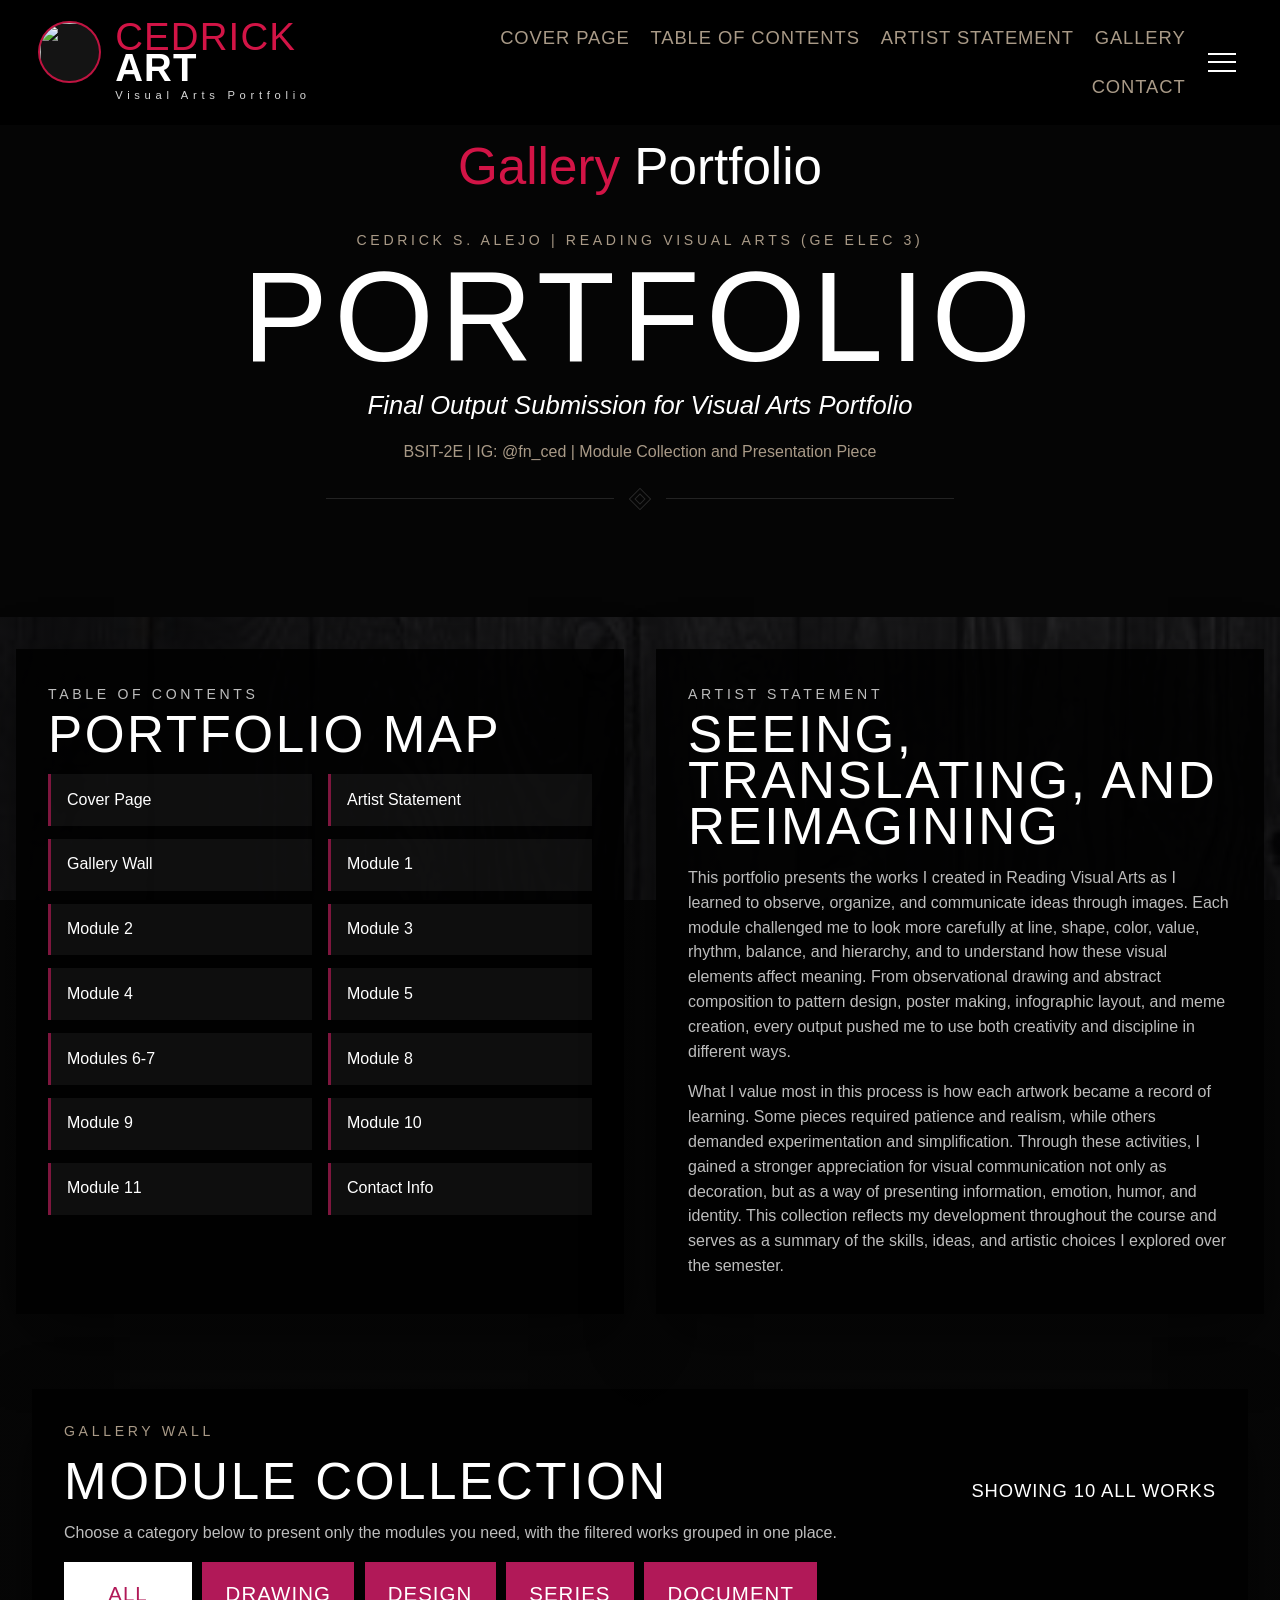
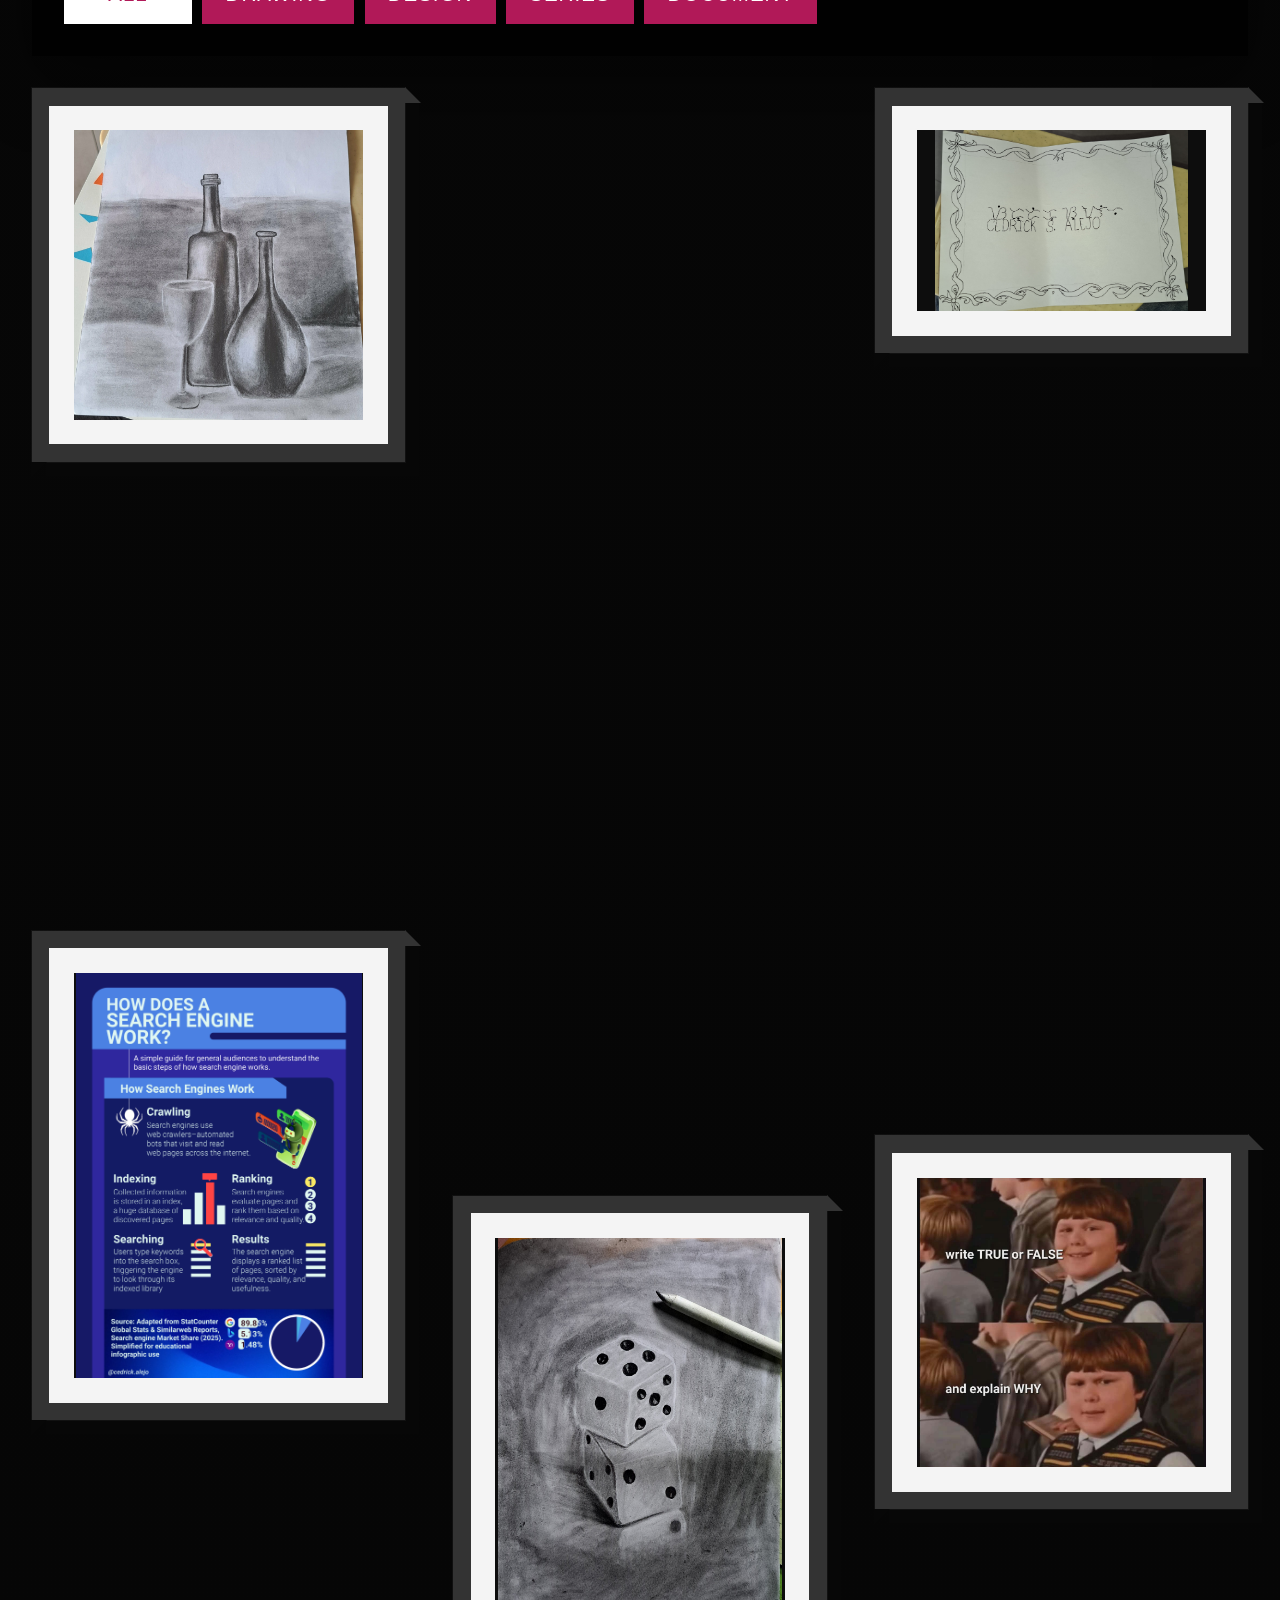
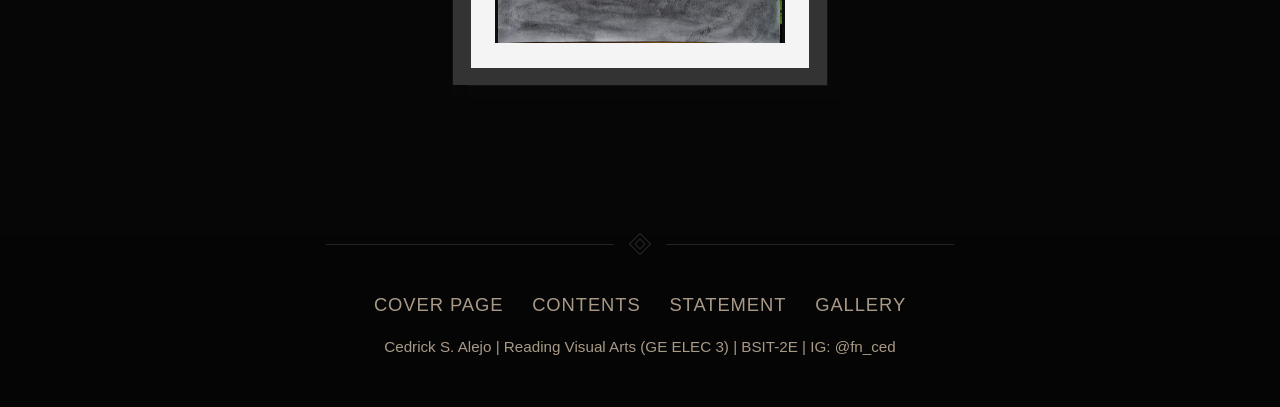
==== index.html @ 2fc604e1 "Add portfolio site files" ====
<!DOCTYPE html>
<html lang="en">
<head>
  <meta charset="UTF-8">
  <meta name="viewport" content="width=device-width, initial-scale=1.0">
  <meta name="description" content="Visual Arts Portfolio by Cedrick S. Alejo for Reading Visual Arts (GE ELEC 3).">
  <meta name="theme-color" content="#050505">
  <title>Cedrick S. Alejo | Visual Arts Portfolio</title>
  <script>
    document.documentElement.classList.add("js");
  </script>
  <link rel="stylesheet" href="styles.css">
</head>
<body>
  <header class="site-header">
    <a class="brand" href="#cover" aria-label="Go to portfolio cover">
      <img class="brand-mark" src="PFP.PNG" alt="">
      <span class="brand-text">
        <strong><span>Cedrick</span> ART</strong>
        <small>Visual Arts Portfolio</small>
      </span>
    </a>

    <div class="header-tools">
      <nav class="top-nav" aria-label="Portfolio navigation">
        <a href="#cover">Cover Page</a>
        <a href="#contents">Table of Contents</a>
        <a href="#statement">Artist Statement</a>
        <a href="#gallery">Gallery</a>
        <a href="#contact">Contact</a>
      </nav>

      <button class="menu-toggle" type="button" aria-expanded="false" aria-controls="siteMenu" aria-label="Open site menu">
        <span></span>
        <span></span>
        <span></span>
      </button>
    </div>
  </header>

  <aside class="menu-drawer" id="siteMenu" hidden>
    <div class="menu-panel">
      <p class="menu-label">Portfolio Menu</p>
      <h2>Quick Access</h2>

      <nav class="menu-links" aria-label="Expanded navigation">
        <a href="#cover">Cover Page</a>
        <a href="#contents">Table of Contents</a>
        <a href="#statement">Artist Statement</a>
        <a href="#gallery">Gallery Wall</a>
        <a href="#contact">Contact Info</a>
        <a href="artwork.html?art=module-1">Module 1</a>
        <a href="artwork.html?art=module-2">Module 2</a>
        <a href="artwork.html?art=module-3">Module 3</a>
        <a href="artwork.html?art=module-4">Module 4</a>
        <a href="artwork.html?art=module-5">Module 5</a>
        <a href="artwork.html?art=module-6-7">Modules 6-7</a>
        <a href="artwork.html?art=module-8">Module 8</a>
        <a href="artwork.html?art=module-9">Module 9</a>
        <a href="artwork.html?art=module-10">Module 10</a>
        <a href="artwork.html?art=module-11">Module 11</a>
      </nav>

      <div class="menu-meta">
        <p><span>Artist</span> Cedrick S. Alejo</p>
        <p><span>Course</span> Reading Visual Arts (GE ELEC 3)</p>
        <p><span>Section</span> BSIT-2E</p>
        <p><span>Contact</span> IG: @fn_ced</p>
      </div>
    </div>
  </aside>

  <main>
    <section class="hero" id="cover">
      <div class="hero-inner">
        <p class="hero-tag"><span>Gallery</span> Portfolio</p>
        <p class="hero-kicker">Cedrick S. Alejo | Reading Visual Arts (GE ELEC 3)</p>
        <h1>PORTFOLIO</h1>
        <p class="hero-subtitle">Final Output Submission for Visual Arts Portfolio</p>
        <p class="hero-meta">BSIT-2E | IG: @fn_ced | Module Collection and Presentation Piece</p>

        <div class="section-divider" aria-hidden="true">
          <span></span>
        </div>
      </div>
    </section>

    <section class="info-section">
      <div class="info-grid">
        <article class="info-panel reveal" id="contents">
          <p class="panel-kicker">Table of Contents</p>
          <h2>Portfolio Map</h2>
          <div class="toc-list">
            <a href="#cover">Cover Page</a>
            <a href="#statement">Artist Statement</a>
            <a href="#gallery">Gallery Wall</a>
            <a href="artwork.html?art=module-1">Module 1</a>
            <a href="artwork.html?art=module-2">Module 2</a>
            <a href="artwork.html?art=module-3">Module 3</a>
            <a href="artwork.html?art=module-4">Module 4</a>
            <a href="artwork.html?art=module-5">Module 5</a>
            <a href="artwork.html?art=module-6-7">Modules 6-7</a>
            <a href="artwork.html?art=module-8">Module 8</a>
            <a href="artwork.html?art=module-9">Module 9</a>
            <a href="artwork.html?art=module-10">Module 10</a>
            <a href="artwork.html?art=module-11">Module 11</a>
            <a href="#contact">Contact Info</a>
          </div>
        </article>

        <article class="info-panel reveal" id="statement">
          <p class="panel-kicker">Artist Statement</p>
          <h2>Seeing, Translating, and Reimagining</h2>
          <p>
            This portfolio presents the works I created in Reading Visual Arts as I learned to observe,
            organize, and communicate ideas through images. Each module challenged me to look more carefully
            at line, shape, color, value, rhythm, balance, and hierarchy, and to understand how these visual
            elements affect meaning. From observational drawing and abstract composition to pattern design,
            poster making, infographic layout, and meme creation, every output pushed me to use both creativity
            and discipline in different ways.
          </p>
          <p>
            What I value most in this process is how each artwork became a record of learning. Some pieces
            required patience and realism, while others demanded experimentation and simplification. Through
            these activities, I gained a stronger appreciation for visual communication not only as decoration,
            but as a way of presenting information, emotion, humor, and identity. This collection reflects my
            development throughout the course and serves as a summary of the skills, ideas, and artistic choices
            I explored over the semester.
          </p>
        </article>
      </div>
    </section>

    <section class="gallery-stage" id="gallery">
      <div class="gallery-heading reveal">
        <p class="panel-kicker">Gallery Wall</p>
        <div class="gallery-heading__top">
          <h2>Module Collection</h2>
          <p class="gallery-status" id="filterStatus" aria-live="polite">Showing all 10 works</p>
        </div>
        <p class="gallery-copy">
          Choose a category below to present only the modules you need, with the filtered works grouped in one place.
        </p>

        <div class="filter-bar" aria-label="Gallery filters">
          <button class="filter-button is-active" type="button" data-filter="all" aria-pressed="true">All</button>
          <button class="filter-button" type="button" data-filter="drawing" aria-pressed="false">Drawing</button>
          <button class="filter-button" type="button" data-filter="design" aria-pressed="false">Design</button>
          <button class="filter-button" type="button" data-filter="series" aria-pressed="false">Series</button>
          <button class="filter-button" type="button" data-filter="document" aria-pressed="false">Document</button>
        </div>
      </div>

      <div class="gallery-masonry">
        <article class="art-card reveal" id="module-2" data-category="drawing">
          <a class="art-frame" href="artwork.html?art=module-2" aria-label="Open Module 2 full artwork page">
            <span class="art-frame__mat">
              <span class="art-window art-window--square">
                <img src="MODULE%202.jpg" alt="Observational drawing of bottles and glassware." loading="lazy">
                <span class="art-overlay">
                  <span class="art-overlay__side">
                    <span class="hover-icon" aria-hidden="true"></span>
                    <span class="art-overlay__count">2</span>
                  </span>
                  <span class="art-overlay__divider" aria-hidden="true"></span>
                  <span class="art-overlay__copy">
                    <strong>Observational Drawing</strong>
                    <small>Still life study</small>
                  </span>
                </span>
              </span>
            </span>
          </a>
        </article>

        <article class="art-card reveal" id="module-1" data-category="design">
          <a class="art-frame" href="artwork.html?art=module-1" aria-label="Open Module 1 full artwork page">
            <span class="art-frame__mat">
              <span class="art-window art-window--square">
                <img src="MODULE%201.jpg" alt="Digital visual world collage artwork." loading="lazy">
                <span class="art-overlay">
                  <span class="art-overlay__side">
                    <span class="hover-icon" aria-hidden="true"></span>
                    <span class="art-overlay__count">1</span>
                  </span>
                  <span class="art-overlay__divider" aria-hidden="true"></span>
                  <span class="art-overlay__copy">
                    <strong>Digital Visual World Collage</strong>
                    <small>Collage study</small>
                  </span>
                </span>
              </span>
            </span>
          </a>
        </article>

        <article class="art-card reveal" id="module-10" data-category="design">
          <a class="art-frame" href="artwork.html?art=module-10" aria-label="Open Module 10 full artwork page">
            <span class="art-frame__mat">
              <span class="art-window art-window--poster">
                <img src="MODULE%2010.png" alt="Infographic explaining how search engines work." loading="lazy">
                <span class="art-overlay">
                  <span class="art-overlay__side">
                    <span class="hover-icon" aria-hidden="true"></span>
                    <span class="art-overlay__count">10</span>
                  </span>
                  <span class="art-overlay__divider" aria-hidden="true"></span>
                  <span class="art-overlay__copy">
                    <strong>Infographic</strong>
                    <small>IT topic presentation</small>
                  </span>
                </span>
              </span>
            </span>
          </a>
        </article>

        <article class="art-card reveal" id="module-4" data-category="series">
          <a class="art-frame" href="artwork.html?art=module-4" aria-label="Open Module 4 full artwork page">
            <span class="art-frame__mat">
              <span class="art-window art-window--portrait">
                <img src="MODULE%204.jpg" alt="Transformation series artwork." loading="lazy">
                <span class="art-overlay">
                  <span class="art-overlay__side">
                    <span class="hover-icon" aria-hidden="true"></span>
                    <span class="art-overlay__count">4</span>
                  </span>
                  <span class="art-overlay__divider" aria-hidden="true"></span>
                  <span class="art-overlay__copy">
                    <strong>Transformation Series</strong>
                    <small>Three versions of one subject</small>
                  </span>
                </span>
              </span>
            </span>
          </a>
        </article>

        <article class="art-card reveal" id="module-3" data-category="drawing">
          <a class="art-frame" href="artwork.html?art=module-3" aria-label="Open Module 3 full artwork page">
            <span class="art-frame__mat">
              <span class="art-window art-window--tall">
                <img src="MODULE%203.jpg" alt="Abstract composition artwork." loading="lazy">
                <span class="art-overlay">
                  <span class="art-overlay__side">
                    <span class="hover-icon" aria-hidden="true"></span>
                    <span class="art-overlay__count">3</span>
                  </span>
                  <span class="art-overlay__divider" aria-hidden="true"></span>
                  <span class="art-overlay__copy">
                    <strong>Abstract Composition</strong>
                    <small>Movement through shape</small>
                  </span>
                </span>
              </span>
            </span>
          </a>
        </article>

        <article class="art-card reveal" id="module-6-7" data-category="drawing">
          <a class="art-frame" href="artwork.html?art=module-6-7" aria-label="Open Modules 6-7 full artwork page">
            <span class="art-frame__mat">
              <span class="art-window art-window--poster">
                <img src="MODULE%206-7.jpg" alt="Drawing or painting artwork of stacked dice." loading="lazy">
                <span class="art-overlay">
                  <span class="art-overlay__side">
                    <span class="hover-icon" aria-hidden="true"></span>
                    <span class="art-overlay__count">6-7</span>
                  </span>
                  <span class="art-overlay__divider" aria-hidden="true"></span>
                  <span class="art-overlay__copy">
                    <strong>Drawing or Painting Artwork</strong>
                    <small>Value and form study</small>
                  </span>
                </span>
              </span>
            </span>
          </a>
        </article>

        <article class="art-card reveal" id="module-5" data-category="design">
          <a class="art-frame" href="artwork.html?art=module-5" aria-label="Open Module 5 full artwork page">
            <span class="art-frame__mat">
              <span class="art-window art-window--wide">
                <img src="MODULE%205.jpg" alt="Filipino-inspired pattern design artwork." loading="lazy">
                <span class="art-overlay">
                  <span class="art-overlay__side">
                    <span class="hover-icon" aria-hidden="true"></span>
                    <span class="art-overlay__count">5</span>
                  </span>
                  <span class="art-overlay__divider" aria-hidden="true"></span>
                  <span class="art-overlay__copy">
                    <strong>Filipino-Inspired Pattern Design</strong>
                    <small>Rhythm and repetition</small>
                  </span>
                </span>
              </span>
            </span>
          </a>
        </article>

        <article class="art-card reveal" id="module-8" data-category="design">
          <a class="art-frame" href="artwork.html?art=module-8" aria-label="Open Module 8 full artwork page">
            <span class="art-frame__mat">
              <span class="art-window art-window--square">
                <img src="MODULE%208.png" alt="Digital poster artwork." loading="lazy">
                <span class="art-overlay">
                  <span class="art-overlay__side">
                    <span class="hover-icon" aria-hidden="true"></span>
                    <span class="art-overlay__count">8</span>
                  </span>
                  <span class="art-overlay__divider" aria-hidden="true"></span>
                  <span class="art-overlay__copy">
                    <strong>Digital Poster</strong>
                    <small>Advocacy poster</small>
                  </span>
                </span>
              </span>
            </span>
          </a>
        </article>

        <article class="art-card reveal" id="module-9" data-category="document">
          <a class="art-frame" href="artwork.html?art=module-9" aria-label="Open Module 9 full artwork page">
            <span class="art-frame__mat">
              <span class="art-window art-window--document">
                <span class="document-preview">
                  <span class="document-preview__tag">PDF</span>
                  <strong>Photo Narrative Series</strong>
                  <small>Open the full document view</small>
                </span>
                <span class="art-overlay">
                  <span class="art-overlay__side">
                    <span class="hover-icon" aria-hidden="true"></span>
                    <span class="art-overlay__count">9</span>
                  </span>
                  <span class="art-overlay__divider" aria-hidden="true"></span>
                  <span class="art-overlay__copy">
                    <strong>Photo Narrative Series</strong>
                    <small>PDF sequence</small>
                  </span>
                </span>
              </span>
            </span>
          </a>
        </article>

        <article class="art-card reveal" id="module-11" data-category="design">
          <a class="art-frame" href="artwork.html?art=module-11" aria-label="Open Module 11 full artwork page">
            <span class="art-frame__mat">
              <span class="art-window art-window--square">
                <img src="MODULE%2011.jpg" alt="Meme series creation artwork." loading="lazy">
                <span class="art-overlay">
                  <span class="art-overlay__side">
                    <span class="hover-icon" aria-hidden="true"></span>
                    <span class="art-overlay__count">11</span>
                  </span>
                  <span class="art-overlay__divider" aria-hidden="true"></span>
                  <span class="art-overlay__copy">
                    <strong>Meme Series Creation</strong>
                    <small>Humor and communication</small>
                  </span>
                </span>
              </span>
            </span>
          </a>
        </article>
      </div>
    </section>

  </main>

  <footer class="site-footer" id="contact">
    <div class="section-divider" aria-hidden="true">
      <span></span>
    </div>

    <nav class="footer-nav" aria-label="Footer links">
      <a href="#cover">Cover Page</a>
      <a href="#contents">Contents</a>
      <a href="#statement">Statement</a>
      <a href="#gallery">Gallery</a>
    </nav>

    <p class="footer-copy">
      Cedrick S. Alejo | Reading Visual Arts (GE ELEC 3) | BSIT-2E | IG: @fn_ced
    </p>
  </footer>

  <script src="script.js"></script>
</body>
</html>
---- styles.css ----
:root {
  --bg: #050505;
  --bg-soft: #0f0f0f;
  --panel: rgba(0, 0, 0, 0.88);
  --text: #ffffff;
  --muted: #a99a87;
  --muted-soft: rgba(255, 255, 255, 0.74);
  --accent: #b11958;
  --accent-dark: #8f1246;
  --frame: #333333;
  --frame-shadow: #070707;
  --mat: #f4f4f4;
  --window: #0d0d0d;
  --line: rgba(255, 255, 255, 0.1);
  --font-display: "Agency FB", "Arial Narrow", "Franklin Gothic Medium", sans-serif;
  --font-body: "Trebuchet MS", "Segoe UI", Tahoma, sans-serif;
  --shadow-heavy: 0 26px 64px rgba(0, 0, 0, 0.45);
}

*,
*::before,
*::after {
  box-sizing: border-box;
}

html {
  scroll-behavior: smooth;
}

body {
  margin: 0;
  min-height: 100vh;
  color: var(--text);
  font-family: var(--font-body);
  line-height: 1.55;
  overflow-x: hidden;
  background:
    linear-gradient(rgba(5, 5, 5, 0.7), rgba(5, 5, 5, 0.84)),
    url("bg.jpg") center top / cover fixed,
    #0b0b0b;
}

body.menu-open {
  overflow: hidden;
}

body.artwork-page {
  background:
    linear-gradient(rgba(5, 5, 5, 0.84), rgba(5, 5, 5, 0.92)),
    url("bg.jpg") center / cover fixed,
    #050505;
}

img {
  display: block;
  max-width: 100%;
}

a {
  color: inherit;
  text-decoration: none;
}

button {
  font: inherit;
}

[hidden] {
  display: none !important;
}

section[id],
article[id],
footer[id] {
  scroll-margin-top: 6rem;
}

.site-header {
  position: fixed;
  top: 0;
  left: 0;
  z-index: 1200;
  display: flex;
  align-items: center;
  justify-content: space-between;
  gap: 1rem;
  width: 100%;
  padding: 1.3rem 2.75rem 1.3rem 2.4rem;
  background: rgba(0, 0, 0, 0.9);
  backdrop-filter: blur(8px);
}

.brand {
  display: inline-flex;
  align-items: flex-start;
  gap: 0.9rem;
}

.brand-mark {
  width: 3.9rem;
  height: 3.9rem;
  flex: none;
  border-radius: 50%;
  object-fit: cover;
  object-position: center 18%;
  border: 2px solid rgba(210, 20, 70, 0.9);
  background: #141414;
}

.brand-text {
  display: grid;
  align-content: start;
  padding-top: 0.1rem;
}

.brand-text strong,
.top-nav a,
.menu-panel h2,
.hero h1,
.filter-button,
.info-panel h2,
.art-overlay__copy strong,
.art-overlay__count,
.footer-nav a,
.artwork-panel h1,
.artwork-step,
.artwork-actions a,
.viewer-link {
  font-family: var(--font-display);
  text-transform: uppercase;
}

.brand-text strong {
  display: block;
  font-size: clamp(2.4rem, 3vw, 3.8rem);
  line-height: 0.8;
  letter-spacing: 0.03em;
}

.brand-text strong span {
  color: #d21446;
  font-weight: 400;
}

.brand-text small {
  display: block;
  margin-top: 0.18rem;
  color: #d7d7d7;
  font-size: 0.7rem;
  letter-spacing: 0.42em;
}

.header-tools {
  display: flex;
  align-items: center;
  gap: 1.4rem;
}

.top-nav {
  display: flex;
  flex-wrap: wrap;
  justify-content: flex-end;
  gap: 1.3rem;
}

.top-nav a,
.footer-nav a {
  color: var(--muted);
  font-size: 1.15rem;
  letter-spacing: 0.05em;
  transition: color 0.25s ease;
}

.top-nav a:hover,
.top-nav a:focus-visible,
.footer-nav a:hover,
.footer-nav a:focus-visible {
  color: #ffffff;
}

.menu-toggle {
  display: inline-grid;
  gap: 0.42rem;
  padding: 0.2rem 0;
  border: 0;
  background: transparent;
  color: #ffffff;
  cursor: pointer;
}

.menu-toggle span {
  width: 1.75rem;
  height: 2px;
  background: #ffffff;
  transition: transform 0.25s ease, opacity 0.25s ease;
}

.menu-toggle[aria-expanded="true"] span:nth-child(1) {
  transform: translateY(7px) rotate(45deg);
}

.menu-toggle[aria-expanded="true"] span:nth-child(2) {
  opacity: 0;
}

.menu-toggle[aria-expanded="true"] span:nth-child(3) {
  transform: translateY(-7px) rotate(-45deg);
}

.menu-drawer {
  position: fixed;
  inset: 0;
  z-index: 1180;
  display: flex;
  justify-content: flex-end;
  background: rgba(0, 0, 0, 0.62);
  opacity: 0;
  transition: opacity 0.24s ease;
}

.menu-drawer.is-open {
  opacity: 1;
}

.menu-panel {
  width: min(28rem, 100%);
  height: 100%;
  overflow-y: auto;
  padding: 6rem 1.5rem 1.6rem;
  background:
    linear-gradient(rgba(5, 5, 5, 0.95), rgba(5, 5, 5, 0.98)),
    url("bg.jpg") center / cover;
  box-shadow: var(--shadow-heavy);
  transform: translateX(100%);
  transition: transform 0.28s ease;
}

.menu-drawer.is-open .menu-panel {
  transform: translateX(0);
}

.menu-label,
.panel-kicker,
.hero-kicker,
.artwork-label {
  margin: 0;
  color: var(--muted);
  font-size: 0.88rem;
  letter-spacing: 0.26em;
  text-transform: uppercase;
}

.menu-panel h2 {
  margin: 0.35rem 0 1.2rem;
  font-size: 3rem;
  letter-spacing: 0.04em;
}

.menu-links {
  display: grid;
  gap: 0.65rem;
}

.menu-links a,
.toc-list a,
.artwork-meta p {
  display: block;
  padding: 0.85rem 1rem;
  border-left: 3px solid rgba(214, 29, 100, 0.56);
  background: rgba(255, 255, 255, 0.05);
}

.menu-links a,
.toc-list a,
.artwork-actions a,
.artwork-step,
.filter-button {
  transition: background-color 0.24s ease, transform 0.24s ease, color 0.24s ease;
}

.menu-links a:hover,
.menu-links a:focus-visible,
.toc-list a:hover,
.toc-list a:focus-visible,
.artwork-actions a:hover,
.artwork-actions a:focus-visible,
.artwork-step:hover,
.artwork-step:focus-visible,
.filter-button:hover,
.filter-button:focus-visible {
  background: rgba(177, 25, 88, 0.24);
  transform: translateY(-2px);
}

.menu-meta {
  display: grid;
  gap: 0.8rem;
  margin-top: 1.4rem;
}

.menu-meta p,
.info-panel p,
.footer-copy,
.artwork-copy {
  margin: 0;
}

.menu-meta span,
.artwork-meta span {
  display: block;
  margin-bottom: 0.18rem;
  color: var(--muted);
  font-size: 0.74rem;
  letter-spacing: 0.16em;
  text-transform: uppercase;
}

.hero {
  padding: 9rem 1rem 4.5rem;
  background: #050505;
}

.hero-inner {
  width: min(1120px, 100%);
  margin: 0 auto;
  text-align: center;
}

.hero-tag {
  margin: 0 0 2.5rem;
  color: #ffffff;
  font-family: var(--font-display);
  font-size: clamp(2rem, 4vw, 3.7rem);
  line-height: 0.9;
}

.hero-tag span {
  color: #d21446;
}

.hero h1 {
  margin: 0.8rem 0 0;
  font-size: clamp(5rem, 10vw, 8rem);
  line-height: 0.82;
  font-weight: 400;
  letter-spacing: 0.05em;
}

.hero-subtitle {
  margin: 1rem auto 0;
  color: #ffffff;
  font-size: clamp(1.2rem, 2vw, 2rem);
  font-style: italic;
}

.hero-meta {
  margin: 0.9rem 0 0;
  color: var(--muted);
  font-size: 1rem;
}

.section-divider {
  display: flex;
  align-items: center;
  justify-content: center;
  margin: 1.65rem auto 2.4rem;
}

.section-divider::before,
.section-divider::after {
  content: "";
  width: min(18rem, 28vw);
  height: 1px;
  background: rgba(255, 255, 255, 0.12);
}

.section-divider span {
  position: relative;
  width: 1rem;
  height: 1rem;
  margin: 0 1.1rem;
  border: 1px solid rgba(255, 255, 255, 0.14);
  transform: rotate(45deg);
}

.section-divider span::before {
  content: "";
  position: absolute;
  inset: 0.16rem;
  border: 1px solid rgba(255, 255, 255, 0.14);
}

.filter-bar {
  display: flex;
  flex-wrap: wrap;
  justify-content: flex-start;
  gap: 0.65rem;
}

.filter-button {
  min-width: 8rem;
  padding: 1rem 1.45rem 0.92rem;
  border: 0;
  background: var(--accent);
  color: #ffffff;
  font-size: 1.28rem;
  letter-spacing: 0.05em;
  cursor: pointer;
}

.filter-button.is-active {
  background: #ffffff;
  color: var(--accent);
}

.info-section {
  padding: 2rem 1rem 2.8rem;
}

.info-grid {
  display: grid;
  grid-template-columns: repeat(2, minmax(0, 1fr));
  gap: 2rem;
  width: min(1540px, 100%);
  margin: 0 auto;
}

.info-panel,
.artwork-panel {
  background: rgba(0, 0, 0, 0.88);
  box-shadow: var(--shadow-heavy);
}

.info-panel {
  padding: 2.2rem 2rem;
}

.info-panel h2 {
  margin: 0.35rem 0 1rem;
  font-size: clamp(2.7rem, 4vw, 4rem);
  font-weight: 400;
  line-height: 0.9;
  letter-spacing: 0.05em;
}

.info-panel p {
  color: var(--muted-soft);
}

.info-panel p + p {
  margin-top: 1rem;
}

.toc-list {
  display: grid;
  grid-template-columns: repeat(2, minmax(0, 1fr));
  gap: 0.8rem 1rem;
}

.gallery-stage {
  width: min(1540px, calc(100% - 4rem));
  margin: 0 auto;
  padding: 1.9rem 0 4.8rem;
}

.gallery-heading {
  display: grid;
  gap: 1rem;
  margin-bottom: 2rem;
  padding: 2rem;
  background: rgba(0, 0, 0, 0.88);
  box-shadow: var(--shadow-heavy);
}

.gallery-heading__top {
  display: flex;
  align-items: flex-end;
  justify-content: space-between;
  gap: 1rem;
  flex-wrap: wrap;
}

.gallery-heading h2 {
  margin: 0;
  font-family: var(--font-display);
  font-size: clamp(2.7rem, 4vw, 4.2rem);
  font-weight: 400;
  line-height: 0.9;
  letter-spacing: 0.05em;
  text-transform: uppercase;
}

.gallery-status,
.gallery-copy {
  margin: 0;
}

.gallery-status {
  color: #ffffff;
  font-family: var(--font-display);
  font-size: 1.15rem;
  letter-spacing: 0.05em;
  text-transform: uppercase;
}

.gallery-copy {
  color: var(--muted-soft);
}

.gallery-masonry {
  column-count: 4;
  column-gap: 3rem;
}

.art-card {
  display: inline-block;
  width: 100%;
  margin: 0 0 3rem;
  break-inside: avoid;
}

.art-frame {
  position: relative;
  display: block;
  padding: 1.08rem;
  background: var(--frame);
  box-shadow: 0 0 0 1px rgba(255, 255, 255, 0.04), 14px 14px 0 var(--frame-shadow);
  cursor: pointer;
  transition: transform 0.28s ease, box-shadow 0.28s ease;
}

.art-frame::before,
.artwork-stage__frame::before {
  content: "";
  position: absolute;
  top: -1px;
  right: -16px;
  width: 0;
  height: 0;
  border-left: 16px solid var(--frame);
  border-top: 16px solid transparent;
}

.art-frame::after,
.artwork-stage__frame::after {
  content: "";
  position: absolute;
  bottom: -16px;
  left: -1px;
  width: 0;
  height: 0;
  border-top: 16px solid var(--frame-shadow);
  border-right: 16px solid transparent;
}

.art-frame__mat,
.artwork-stage__mat {
  display: block;
  padding: 1.55rem;
  background: var(--mat);
}

.art-window,
.artwork-stage__window {
  display: block;
  width: 100%;
  position: relative;
  overflow: hidden;
  background: var(--window);
  isolation: isolate;
}

.art-window img {
  width: 100%;
  height: 100%;
  object-fit: contain;
  object-position: center;
  transition: transform 0.3s ease, filter 0.3s ease;
}

.art-window--square {
  aspect-ratio: 1 / 1;
}

.art-window--portrait {
  aspect-ratio: 4 / 5;
}

.art-window--poster {
  aspect-ratio: 5 / 7;
}

.art-window--tall {
  aspect-ratio: 3 / 5;
}

.art-window--wide {
  aspect-ratio: 16 / 10;
}

.art-window--document {
  display: grid;
  place-items: center;
  aspect-ratio: 16 / 10;
  background:
    linear-gradient(rgba(0, 0, 0, 0.04), rgba(0, 0, 0, 0.12)),
    #dbd3c9;
}

.art-overlay {
  position: absolute;
  inset: 0;
  z-index: 2;
  display: flex;
  align-items: center;
  justify-content: center;
  gap: 1rem;
  padding: 1.5rem;
  background: rgba(0, 0, 0, 0.56);
  opacity: 0;
  pointer-events: none;
  transition: opacity 0.25s ease;
}

.art-frame:hover,
.art-frame.is-hovered,
.art-frame:focus-visible,
.art-frame:focus-within {
  transform: translateY(-5px);
  box-shadow: 0 0 0 1px rgba(255, 255, 255, 0.06), 18px 18px 0 var(--frame-shadow);
}

.art-frame:hover img,
.art-frame.is-hovered img,
.art-frame:focus-visible img,
.art-frame:focus-within img {
  transform: none;
  filter: brightness(0.32) saturate(0.72);
}

.art-frame:hover .art-overlay,
.art-frame.is-hovered .art-overlay,
.art-frame:focus-visible .art-overlay,
.art-frame:focus-within .art-overlay {
  opacity: 1;
}

.art-overlay__side {
  display: grid;
  justify-items: center;
  gap: 0.35rem;
  min-width: 2.4rem;
}

.hover-icon {
  width: 1.85rem;
  height: 1.35rem;
  background-image: url("data:image/svg+xml,%3Csvg xmlns='http://www.w3.org/2000/svg' viewBox='0 0 64 48'%3E%3Crect x='5' y='12' width='54' height='31' rx='2' fill='%23ffffff'/%3E%3Crect x='13' y='7' width='14' height='9' fill='%23ffffff'/%3E%3Crect x='19' y='17' width='26' height='20' rx='10' fill='%230f1722'/%3E%3Ccircle cx='32' cy='27' r='6' fill='%23f6c44c'/%3E%3Crect x='48' y='18' width='6' height='5' fill='%23d4dbe3'/%3E%3C/svg%3E");
  background-position: center;
  background-repeat: no-repeat;
  background-size: contain;
}

.art-overlay__count {
  color: #ffffff;
  font-size: 1.55rem;
  line-height: 1;
  letter-spacing: 0.03em;
}

.art-overlay__divider {
  width: 1px;
  height: 4.8rem;
  background: rgba(255, 255, 255, 0.32);
}

.art-overlay__copy {
  display: grid;
  gap: 0.2rem;
  min-width: 0;
  text-align: left;
}

.art-overlay__copy strong {
  font-size: clamp(1.45rem, 1.8vw, 2.2rem);
  font-weight: 400;
  line-height: 0.88;
  letter-spacing: 0.04em;
}

.art-overlay__copy small {
  color: #ffffff;
  font-size: 0.88rem;
  letter-spacing: 0.06em;
  text-transform: uppercase;
}

.document-preview {
  display: grid;
  gap: 0.75rem;
  align-content: center;
  justify-items: start;
  width: min(18rem, calc(100% - 2rem));
  padding: 1.4rem;
  background: rgba(255, 255, 255, 0.88);
  color: #141414;
  box-shadow: 0 12px 26px rgba(0, 0, 0, 0.16);
  transition: transform 0.3s ease, filter 0.3s ease;
}

.art-frame:hover .document-preview,
.art-frame.is-hovered .document-preview,
.art-frame:focus-visible .document-preview,
.art-frame:focus-within .document-preview {
  transform: scale(1.03);
  filter: brightness(0.42);
}

.document-preview__tag,
.viewer-link {
  display: inline-flex;
  align-items: center;
  justify-content: center;
  padding: 0.28rem 0.65rem;
  background: #141414;
  color: #ffffff;
  font-family: var(--font-display);
  font-size: 1rem;
  text-transform: uppercase;
}

.document-preview strong {
  font-family: var(--font-display);
  font-size: 2.2rem;
  font-weight: 400;
  line-height: 0.9;
  letter-spacing: 0.04em;
  text-transform: uppercase;
}

.document-preview small {
  color: #343434;
}

.site-footer {
  padding: 0 1rem 3rem;
  text-align: center;
  background: #050505;
}

.footer-nav {
  display: flex;
  flex-wrap: wrap;
  justify-content: center;
  gap: 1.8rem;
  margin-bottom: 1rem;
}

.footer-copy {
  color: var(--muted);
  font-size: 0.95rem;
}

.artwork-shell {
  display: grid;
  grid-template-columns: auto minmax(0, 1fr) minmax(18rem, 25rem) auto;
  gap: 1rem;
  align-items: center;
  width: min(1800px, calc(100% - 2rem));
  min-height: 100vh;
  margin: 0 auto;
  padding: 6.8rem 0 1.5rem;
}

.artwork-step {
  display: inline-flex;
  align-items: center;
  justify-content: center;
  min-width: 4.5rem;
  min-height: 4.5rem;
  padding: 1rem;
  border: 0;
  background: rgba(255, 255, 255, 0.08);
  color: #ffffff;
  font-size: 1.2rem;
  letter-spacing: 0.05em;
  cursor: pointer;
}

.artwork-stage {
  min-width: 0;
}

.artwork-stage__frame {
  position: relative;
  display: block;
  padding: 0.95rem;
  background: var(--frame);
  box-shadow: 0 0 0 1px rgba(255, 255, 255, 0.04), 14px 14px 0 var(--frame-shadow);
}

.artwork-stage__window {
  min-height: 78vh;
  display: grid;
  place-items: center;
  padding: 1rem;
  background: #050505;
}

.artwork-stage__window img,
.artwork-stage__window object {
  max-width: 100%;
  max-height: 78vh;
}

.artwork-stage__window img {
  width: auto;
  height: auto;
  object-fit: contain;
  object-position: center;
}

.artwork-stage__window object {
  width: 100%;
  height: 100%;
  min-height: 72vh;
  border: 0;
}

.artwork-panel {
  padding: 2rem 1.7rem;
}

.artwork-panel h1 {
  margin: 0.45rem 0 0.75rem;
  font-size: clamp(3rem, 4.4vw, 5rem);
  font-weight: 400;
  line-height: 0.88;
  letter-spacing: 0.05em;
}

.artwork-subtitle {
  margin: 0 0 1rem;
  color: #ffffff;
  font-size: 1.1rem;
  font-style: italic;
}

.artwork-copy {
  color: var(--muted-soft);
}

.artwork-meta {
  display: grid;
  gap: 0.85rem;
  margin-top: 1.5rem;
}

.artwork-meta strong {
  color: #ffffff;
  font-family: var(--font-display);
  font-size: 1.5rem;
  font-weight: 400;
  letter-spacing: 0.04em;
  text-transform: uppercase;
}

.artwork-actions {
  display: flex;
  flex-wrap: wrap;
  gap: 0.75rem;
  margin-top: 1.5rem;
}

@media (min-width: 1100px) {
  body.artwork-page {
    overflow: hidden;
  }

  .artwork-shell {
    grid-template-columns: 4.5rem minmax(0, 1fr) minmax(19rem, 22rem) 4.5rem;
    align-items: stretch;
    height: 100vh;
    padding: 6.8rem 1rem 1rem;
  }

  .artwork-stage,
  .artwork-panel {
    min-height: 0;
  }

  .artwork-stage__frame,
  .artwork-panel {
    height: 100%;
  }

  .artwork-step {
    align-self: center;
  }

  .artwork-stage__mat {
    height: 100%;
    padding: 1.25rem;
  }

  .artwork-stage__window {
    height: 100%;
    min-height: 0;
    display: flex;
    align-items: center;
    justify-content: center;
    padding: 0.75rem;
  }

  .artwork-stage__window img {
    max-width: 100%;
    max-height: calc(100vh - 14rem);
    width: auto;
    height: auto;
  }

  .artwork-stage__window object {
    width: 100%;
    height: calc(100vh - 14rem);
    max-height: calc(100vh - 14rem);
    min-height: 0;
  }

  .artwork-panel {
    display: grid;
    align-content: start;
    gap: 0.9rem;
    padding: 1.5rem 1.35rem;
    overflow-y: auto;
  }

  .artwork-panel h1 {
    margin: 0.35rem 0 0.3rem;
    font-size: clamp(2.5rem, 3.2vw, 4.4rem);
  }

  .artwork-subtitle,
  .artwork-copy,
  .artwork-meta,
  .artwork-actions {
    margin-top: 0;
  }

  .artwork-copy {
    font-size: 0.98rem;
  }

  .artwork-meta {
    gap: 0.65rem;
  }

  .artwork-meta p {
    padding: 0.8rem 0.9rem;
  }
}

.artwork-actions a {
  display: inline-flex;
  align-items: center;
  justify-content: center;
  min-width: 8.5rem;
  padding: 0.95rem 1.25rem;
  background: var(--accent);
  color: #ffffff;
  font-family: var(--font-display);
  font-size: 1.2rem;
  letter-spacing: 0.05em;
  text-transform: uppercase;
}

.artwork-fallback {
  display: grid;
  gap: 1rem;
  justify-items: center;
  padding: 2rem;
  text-align: center;
}

.artwork-fallback p {
  margin: 0;
  color: var(--muted-soft);
}

.reveal {
  opacity: 1;
  transform: none;
}

.js .reveal {
  opacity: 0;
  transform: translateY(26px);
  transition: opacity 0.72s ease, transform 0.72s ease;
}

.js .reveal.is-visible {
  opacity: 1;
  transform: translateY(0);
}

.menu-toggle:focus-visible,
.top-nav a:focus-visible,
.menu-links a:focus-visible,
.filter-button:focus-visible,
.art-frame:focus-visible,
.toc-list a:focus-visible,
.footer-nav a:focus-visible,
.artwork-actions a:focus-visible,
.artwork-step:focus-visible,
.viewer-link:focus-visible {
  outline: 2px solid rgba(255, 255, 255, 0.6);
  outline-offset: 3px;
}

@media (max-width: 1399.98px) {
  .gallery-masonry {
    column-count: 3;
  }

  .artwork-shell {
    grid-template-columns: auto minmax(0, 1fr) minmax(18rem, 22rem) auto;
  }
}

@media (max-width: 1099.98px) {
  .top-nav {
    display: none;
  }

  .info-grid,
  .artwork-shell {
    grid-template-columns: 1fr;
  }

  .artwork-shell {
    width: min(1200px, calc(100% - 1rem));
    padding-top: 6.5rem;
  }

  .artwork-step {
    min-width: 100%;
    min-height: 3.4rem;
  }

  .artwork-step--prev {
    order: 2;
  }

  .artwork-stage {
    order: 1;
  }

  .artwork-panel {
    order: 3;
  }

  .artwork-step--next {
    order: 4;
  }
}

@media (max-width: 991.98px) {
  .site-header {
    padding: 1rem 1.35rem;
  }

  .hero {
    padding-top: 8rem;
  }

  .gallery-masonry {
    column-count: 2;
    column-gap: 1.5rem;
  }

  .gallery-stage {
    width: calc(100% - 3rem);
    padding-top: 1.4rem;
  }

  .art-card {
    margin-bottom: 1.8rem;
  }
}

@media (max-width: 767.98px) {
  .brand-mark {
    width: 3rem;
    height: 3rem;
  }

  .brand-text strong {
    font-size: 2rem;
  }

  .brand-text small {
    font-size: 0.56rem;
    letter-spacing: 0.22em;
  }

  .hero {
    padding: 7.5rem 1rem 4rem;
  }

  .hero-tag {
    margin-bottom: 1.6rem;
  }

  .hero-meta {
    font-size: 0.92rem;
  }

  .section-divider::before,
  .section-divider::after {
    width: 22vw;
  }

  .filter-bar {
    gap: 0.55rem;
  }

  .filter-button {
    min-width: 6.8rem;
    padding: 0.9rem 1rem 0.82rem;
    font-size: 1.08rem;
  }

  .info-panel,
  .gallery-heading,
  .artwork-panel {
    padding: 1.5rem 1.2rem;
  }

  .toc-list {
    grid-template-columns: 1fr;
  }

  .gallery-stage {
    width: calc(100% - 2rem);
  }

  .gallery-heading__top {
    align-items: flex-start;
  }

  .gallery-masonry {
    column-count: 1;
    column-gap: 0;
  }

  .art-card {
    margin-bottom: 1.6rem;
  }

  .art-overlay {
    opacity: 1;
    align-items: flex-end;
    justify-content: flex-start;
    background: linear-gradient(0deg, rgba(0, 0, 0, 0.84), rgba(0, 0, 0, 0.12) 62%, rgba(0, 0, 0, 0));
  }

  .art-overlay__side,
  .art-overlay__divider {
    display: none;
  }

  .art-overlay__copy strong {
    font-size: 1.55rem;
  }

  .art-overlay__copy small {
    font-size: 0.82rem;
  }

  .artwork-stage__window {
    min-height: 22rem;
  }

  .artwork-stage__window object {
    min-height: 22rem;
  }
}

@media (prefers-reduced-motion: reduce) {
  html {
    scroll-behavior: auto;
  }

  *,
  *::before,
  *::after {
    animation: none !important;
    transition: none !important;
  }

  .js .reveal {
    opacity: 1;
    transform: none;
  }
}
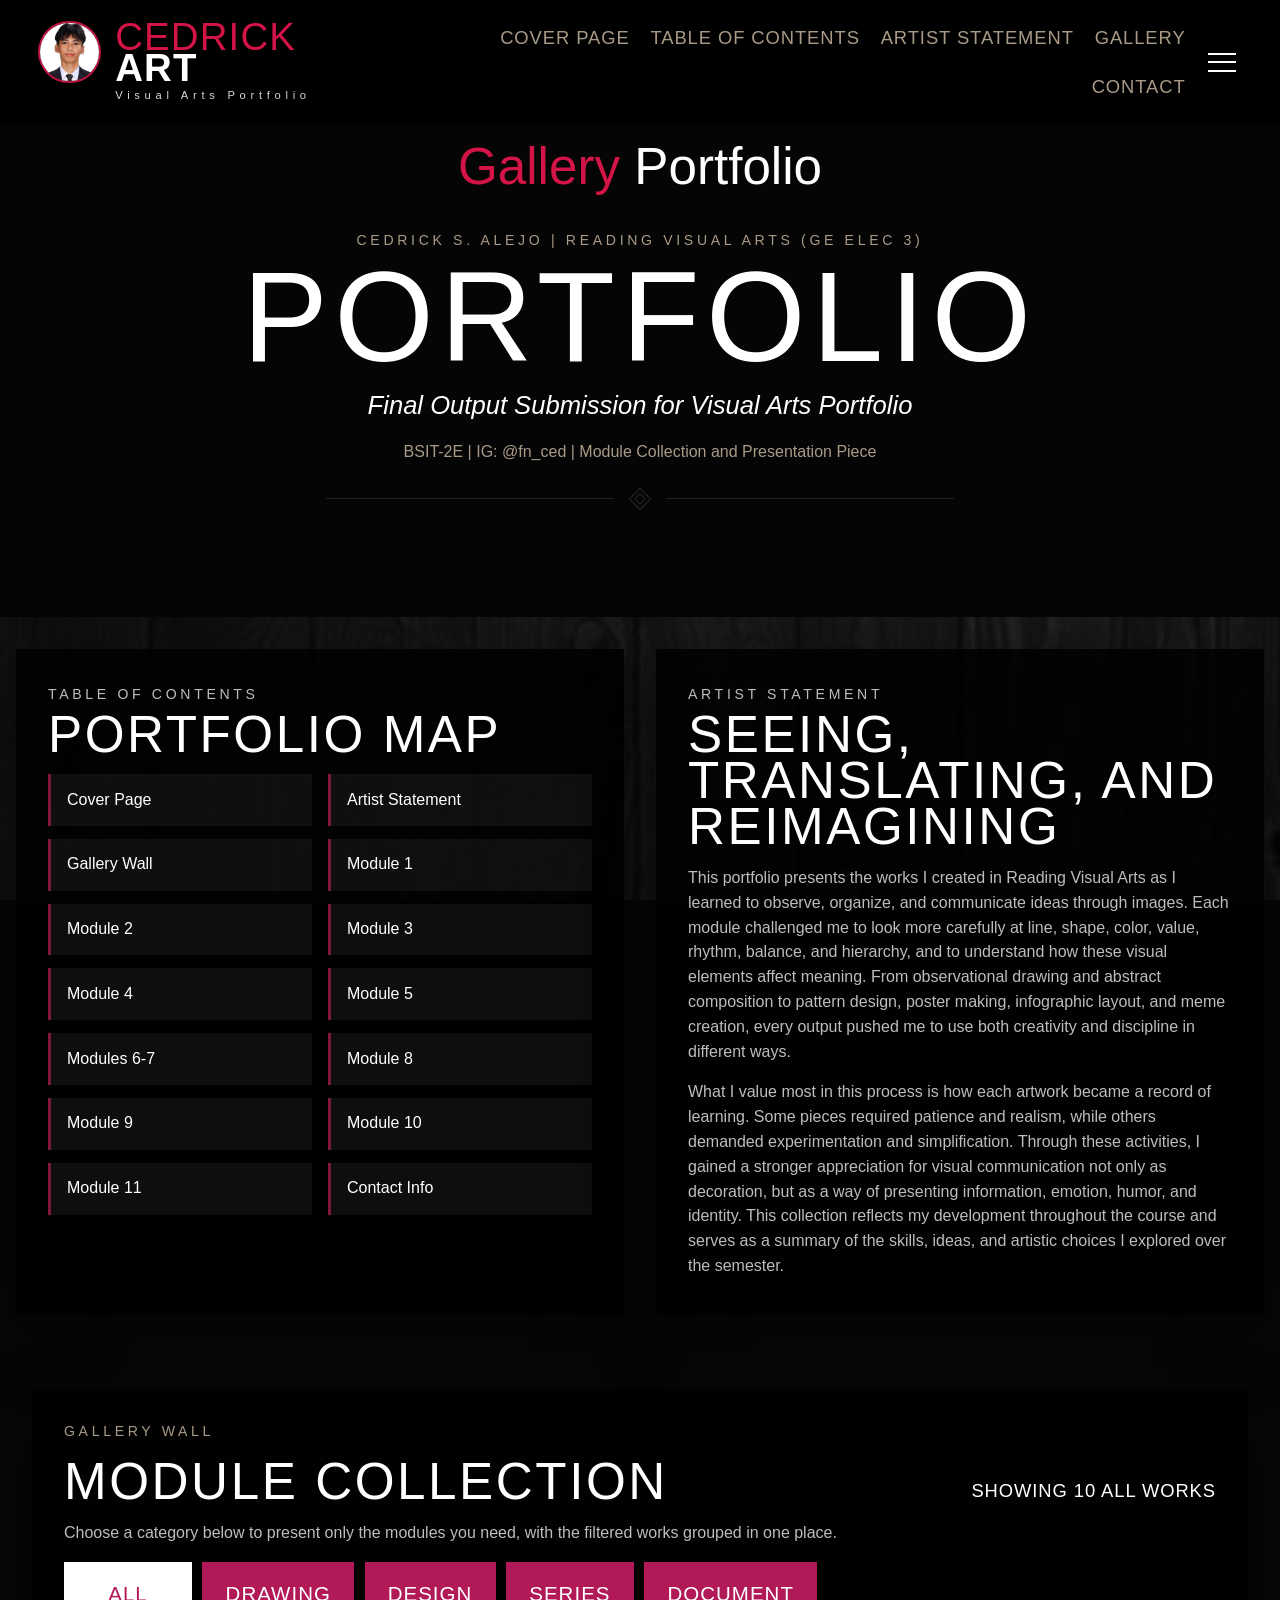
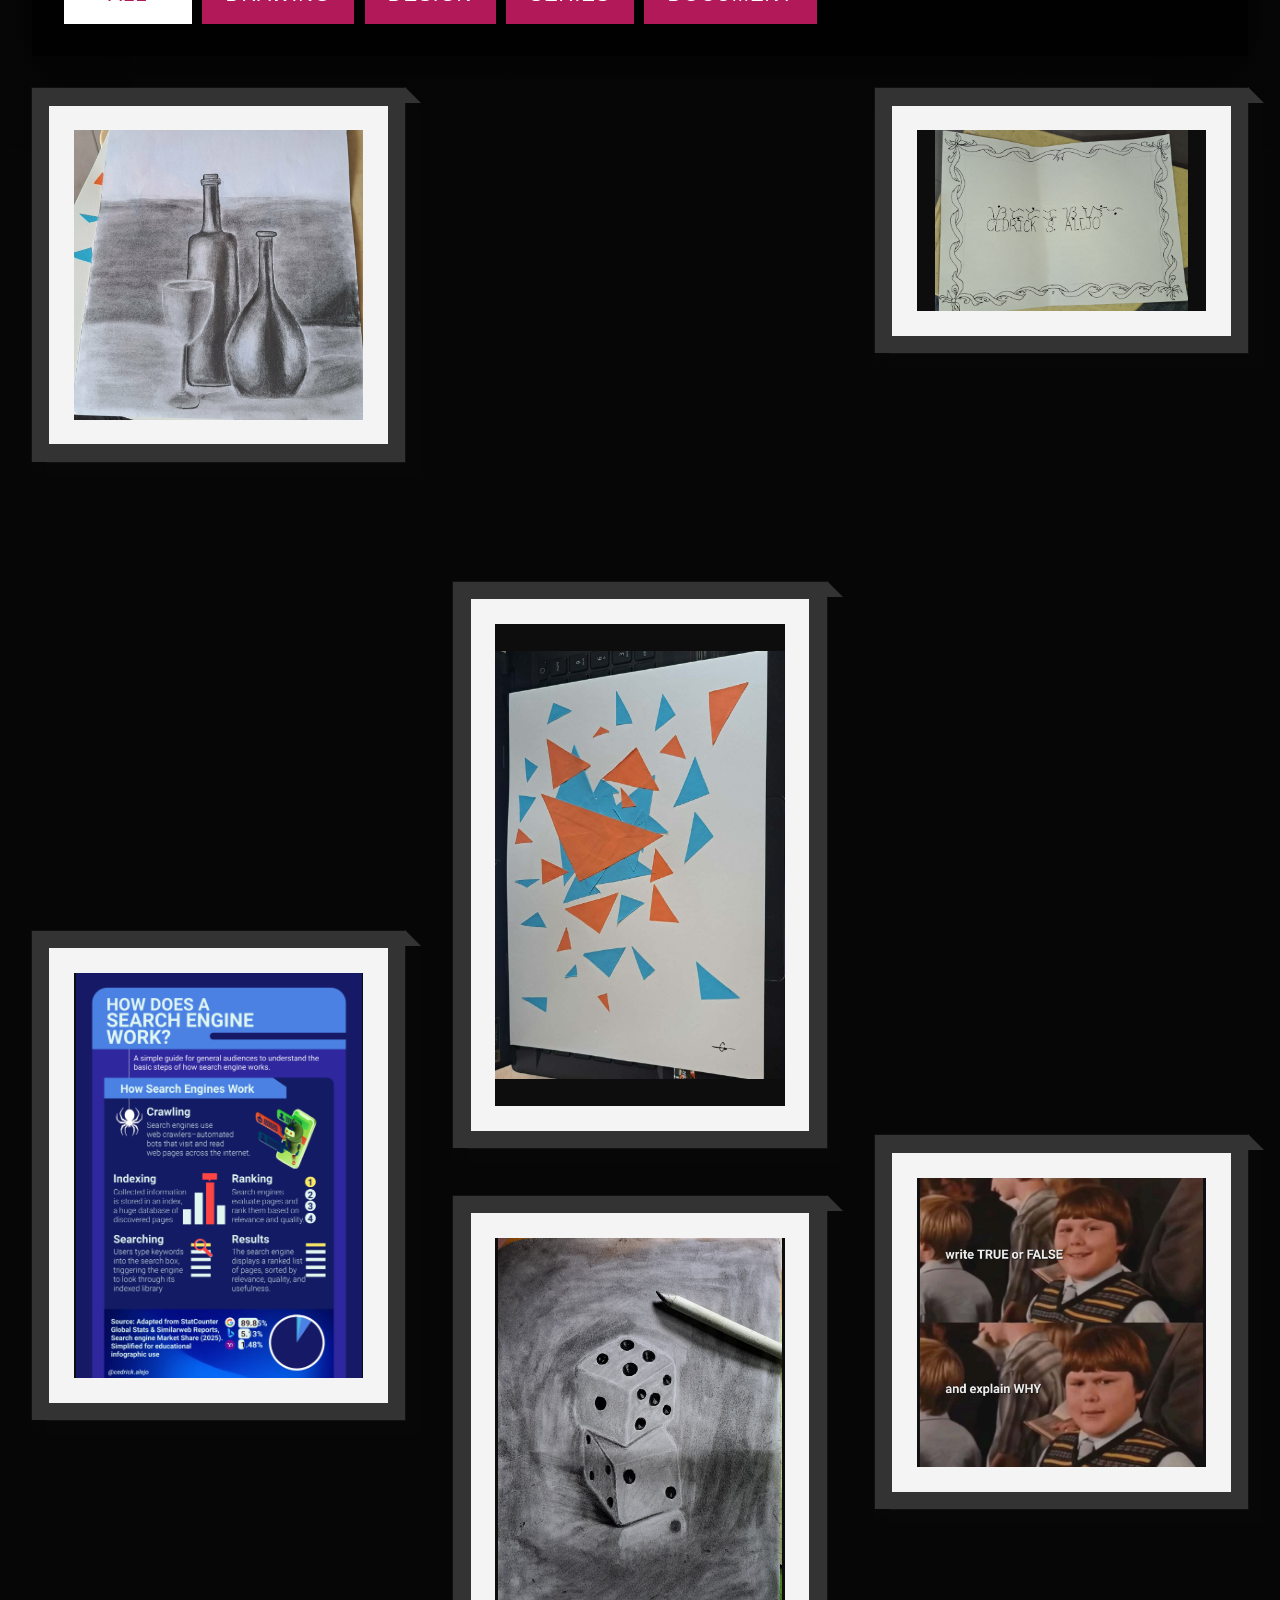
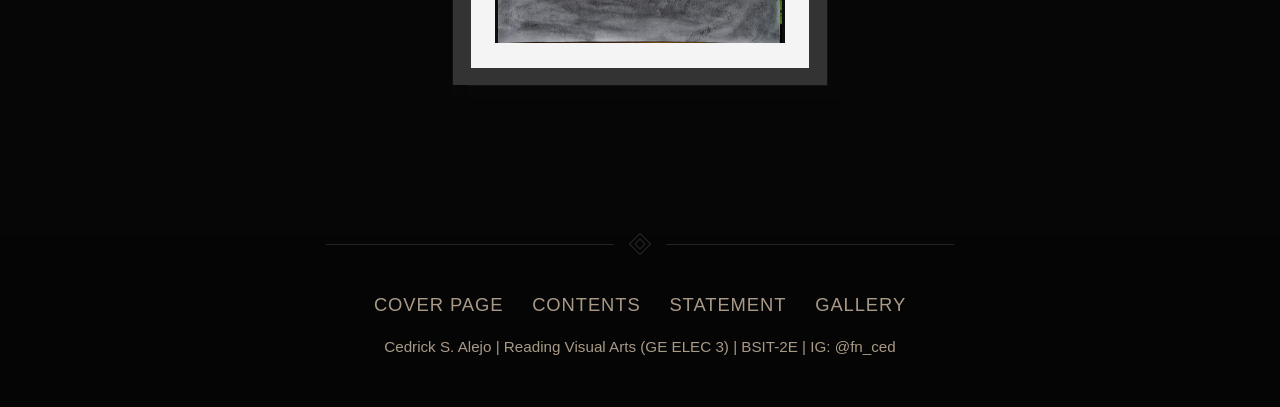
==== commit 069a3872: "index.html" ====
--- a/index.html
+++ b/index.html
@@ -14,7 +14,7 @@
 <body>
   <header class="site-header">
     <a class="brand" href="#cover" aria-label="Go to portfolio cover">
-      <img class="brand-mark" src="PFP.PNG" alt="">
+      <img class="brand-mark" src="pfp.png" alt="">
       <span class="brand-text">
         <strong><span>Cedrick</span> ART</strong>
         <small>Visual Arts Portfolio</small>
